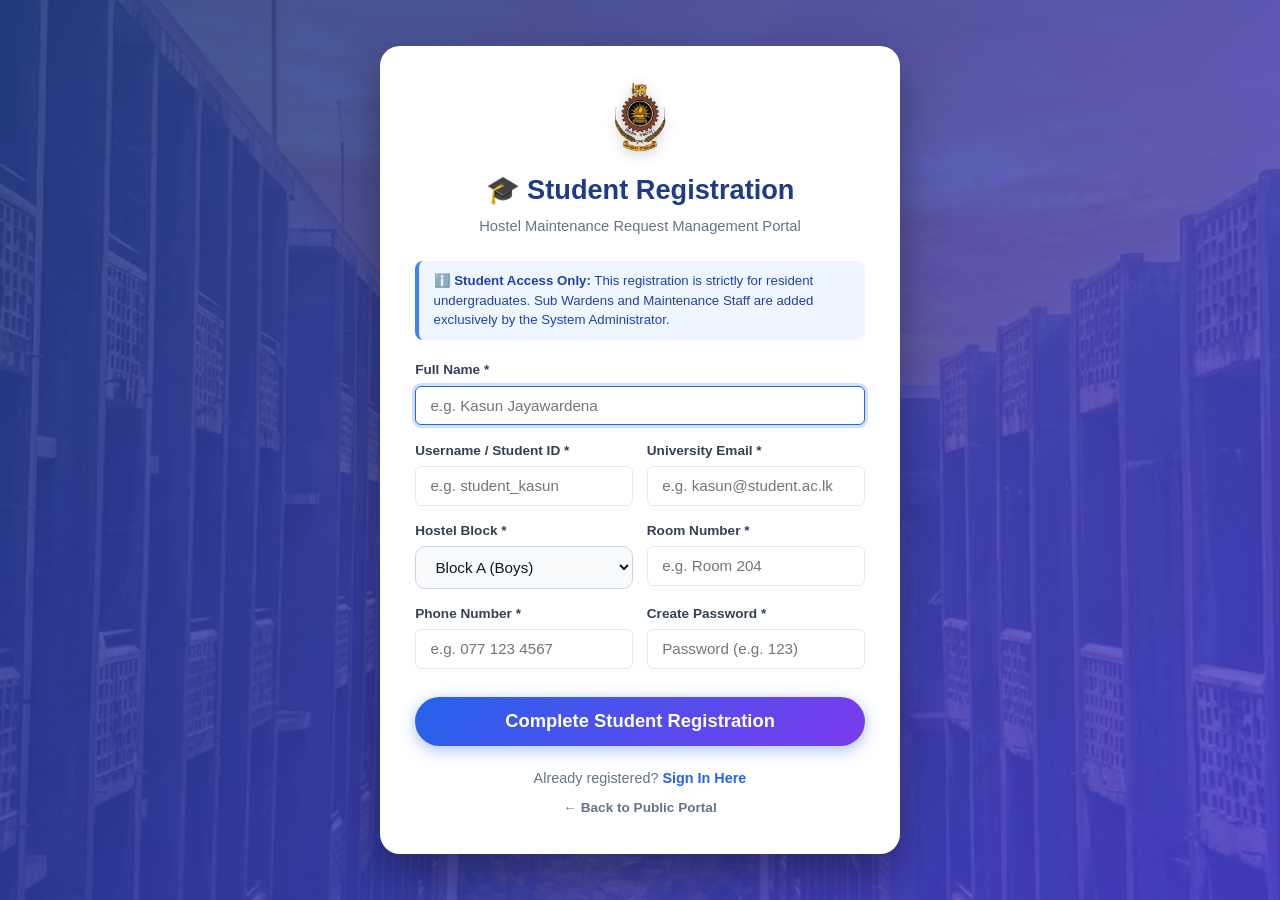
==== frontend/register.html @ d2195250 "first commit" ====
<!DOCTYPE html>
<html lang="en">
<head>
    <meta charset="UTF-8">
    <meta name="viewport" content="width=device-width, initial-scale=1.0">
    <title>Student Registration - Hostel Maintenance System</title>
    <link rel="stylesheet" href="css/style.css">
    <style>
        body {
            margin: 0;
            padding: 2rem 1rem;
            min-height: 100vh;
            background: linear-gradient(135deg, rgba(30, 58, 138, 0.85), rgba(79, 70, 229, 0.8)), url('images/hostel_building.jpg') no-repeat center center fixed;
            background-size: cover;
            display: flex;
            flex-direction: column;
            justify-content: center;
            align-items: center;
            font-family: Arial, -apple-system, BlinkMacSystemFont, "Segoe UI", Roboto, sans-serif;
        }

        .reg-container {
            width: 100%;
            max-width: 520px;
            background: #ffffff;
            border-radius: 20px;
            box-shadow: 0 20px 45px rgba(0, 0, 0, 0.35);
            padding: 2.2rem 2.2rem;
            box-sizing: border-box;
            position: relative;
            z-index: 10;
        }

        .reg-header {
            text-align: center;
            margin-bottom: 1.5rem;
        }

        .reg-logo {
            width: 68px;
            height: auto;
            margin-bottom: 0.6rem;
            filter: drop-shadow(0 3px 6px rgba(0,0,0,0.25));
        }

        .reg-title {
            color: #1e3a8a;
            font-size: 1.7rem;
            font-weight: 800;
            margin: 0;
        }

        .reg-subtitle {
            color: #64748b;
            font-size: 0.92rem;
            margin-top: 0.25rem;
        }

        /* Role restriction pill alert */
        .student-only-badge {
            background: #eff6ff;
            border-left: 4px solid #3b82f6;
            padding: 0.65rem 0.9rem;
            border-radius: 8px;
            margin-bottom: 1.3rem;
            font-size: 0.83rem;
            color: #1e40af;
            line-height: 1.45;
        }

        .form-grid-2 {
            display: grid;
            grid-template-columns: 1fr 1fr;
            gap: 0.85rem;
        }
        @media (max-width: 480px) {
            .form-grid-2 { grid-template-columns: 1fr; }
        }

        .form-group {
            margin-bottom: 0.95rem;
        }

        .form-group label {
            display: block;
            font-size: 0.85rem;
            font-weight: 700;
            color: #334155;
            margin-bottom: 0.3rem;
        }

        .form-control {
            width: 100%;
            padding: 0.68rem 0.95rem;
            border: 1.5px solid #cbd5e1;
            border-radius: 10px;
            font-size: 0.95rem;
            box-sizing: border-box;
            background: #f8fafc;
            transition: all 0.2s ease;
        }

        .form-control:focus {
            outline: none;
            border-color: #2563eb;
            background: #ffffff;
            box-shadow: 0 0 0 3px rgba(37, 99, 235, 0.2);
        }

        .btn-register-submit {
            background: linear-gradient(135deg, #2563eb, #7c3aed);
            color: #ffffff;
            border: none;
            border-radius: 50px;
            padding: 0.85rem;
            font-size: 1.15rem;
            font-weight: 700;
            width: 100%;
            cursor: pointer;
            box-shadow: 0 4px 15px rgba(37, 99, 235, 0.4);
            margin-top: 0.8rem;
            transition: all 0.2s;
        }

        .btn-register-submit:hover {
            transform: translateY(-2px);
            box-shadow: 0 6px 20px rgba(37, 99, 235, 0.5);
            background: linear-gradient(135deg, #1d4ed8, #6d28d9);
        }

        .alert-box {
            display: none;
            padding: 0.75rem 1rem;
            border-radius: 10px;
            margin-bottom: 1.1rem;
            font-size: 0.9rem;
            font-weight: 700;
            box-sizing: border-box;
        }

        .reg-footer {
            text-align: center;
            margin-top: 1.4rem;
            font-size: 0.9rem;
            color: #64748b;
        }
        .reg-footer a {
            color: #2563eb;
            font-weight: 700;
            text-decoration: none;
        }
        .reg-footer a:hover {
            text-decoration: underline;
        }
    </style>
</head>
<body>

    <div class="reg-container">
        <div class="reg-header">
            <img src="images/uom_logo.png" alt="University Crest" class="reg-logo">
            <h1 class="reg-title">🎓 Student Registration</h1>
            <p class="reg-subtitle">Hostel Maintenance Request Management Portal</p>
        </div>

        <div class="student-only-badge">
            <strong>ℹ️ Student Access Only:</strong> This registration is strictly for resident undergraduates. Sub Wardens and Maintenance Staff are added exclusively by the System Administrator.
        </div>

        <div id="alert-box" class="alert-box"></div>

        <form id="student-reg-form">
            <div class="form-group">
                <label for="fullname">Full Name *</label>
                <input type="text" id="fullname" class="form-control" placeholder="e.g. Kasun Jayawardena" required autofocus>
            </div>

            <div class="form-grid-2">
                <div class="form-group">
                    <label for="username">Username / Student ID *</label>
                    <input type="text" id="username" class="form-control" placeholder="e.g. student_kasun" required>
                </div>

                <div class="form-group">
                    <label for="email">University Email *</label>
                    <input type="email" id="email" class="form-control" placeholder="e.g. kasun@student.ac.lk" required>
                </div>
            </div>

            <div class="form-grid-2">
                <div class="form-group">
                    <label for="hostel_block">Hostel Block *</label>
                    <select id="hostel_block" class="form-control" required>
                        <option value="Block A">Block A (Boys)</option>
                        <option value="Block B">Block B (Girls)</option>
                        <option value="Block C">Block C (Postgraduate)</option>
                    </select>
                </div>

                <div class="form-group">
                    <label for="room_number">Room Number *</label>
                    <input type="text" id="room_number" class="form-control" placeholder="e.g. Room 204" required>
                </div>
            </div>

            <div class="form-grid-2">
                <div class="form-group">
                    <label for="phone">Phone Number *</label>
                    <input type="text" id="phone" class="form-control" placeholder="e.g. 077 123 4567" required>
                </div>

                <div class="form-group">
                    <label for="password">Create Password *</label>
                    <input type="password" id="password" class="form-control" placeholder="Password (e.g. 123)" required>
                </div>
            </div>

            <button type="submit" class="btn-register-submit">
                Complete Student Registration
            </button>
        </form>

        <div class="reg-footer">
            Already registered? <a href="login.html">Sign In Here</a>
            <br>
            <a href="index.html" style="display: inline-block; margin-top: 0.5rem; color: #64748b; font-size: 0.85rem;">&larr; Back to Public Portal</a>
        </div>
    </div>

    <script src="js/api.js"></script>
    <script>
        function showAlert(msg, isSuccess = false) {
            const box = document.getElementById('alert-box');
            box.style.display = 'block';
            box.innerText = msg;
            box.style.background = isSuccess ? '#ecfdf5' : '#fef2f2';
            box.style.color = isSuccess ? '#065f46' : '#991b1b';
            box.style.border = isSuccess ? '1.5px solid #a7f3d0' : '1.5px solid #fecaca';
        }

        document.getElementById('student-reg-form').addEventListener('submit', async function(e) {
            e.preventDefault();

            const fullName = document.getElementById('fullname').value.trim();
            const username = document.getElementById('username').value.trim();
            const email = document.getElementById('email').value.trim();
            const hostelBlock = document.getElementById('hostel_block').value;
            const roomNumber = document.getElementById('room_number').value.trim();
            const phone = document.getElementById('phone').value.trim();
            const password = document.getElementById('password').value.trim();

            const res = await Api.register({
                fullName: fullName,
                username: username,
                email: email,
                hostelBlock: hostelBlock,
                roomNumber: roomNumber,
                phone: phone,
                password: password
            });

            if (res && res.success) {
                showAlert(`🎉 Registration Successful! Welcome ${fullName}. Redirecting to login...`, true);
                setTimeout(function() {
                    window.location.href = 'login.html';
                }, 1200);
            } else {
                showAlert((res && res.message) ? res.message : 'Registration failed. Please check your details.');
            }
        });
    </script>
</body>
</html>
---- frontend/css/style.css ----
/* ==========================================================================
   Hostel Maintenance Request Management System - Master Stylesheet
   Modern, Clean, Responsive Design (Supports Desktop, Tablet & Mobile)
   ========================================================================== */

:root {
    --primary: #2563eb;
    --primary-dark: #1d4ed8;
    --primary-light: #dbeafe;
    --secondary: #64748b;
    --accent: #0ea5e9;
    --success: #10b981;
    --success-light: #d1fae5;
    --warning: #f59e0b;
    --warning-light: #fef3c7;
    --danger: #ef4444;
    --danger-light: #fee2e2;
    --purple: #8b5cf6;
    --purple-light: #ede9fe;
    
    --bg-main: #f8fafc;
    --bg-card: #ffffff;
    --text-main: #0f172a;
    --text-muted: #64748b;
    --border: #e2e8f0;
    --shadow: 0 4px 6px -1px rgb(0 0 0 / 0.1), 0 2px 4px -2px rgb(0 0 0 / 0.1);
    --shadow-lg: 0 10px 15px -3px rgb(0 0 0 / 0.1), 0 4px 6px -4px rgb(0 0 0 / 0.1);
    --radius: 10px;
    --radius-sm: 6px;
    --transition: all 0.2s ease-in-out;
}

* {
    margin: 0;
    padding: 0;
    box-sizing: border-box;
    font-family: 'Segoe UI', -apple-system, BlinkMacSystemFont, Roboto, sans-serif;
}

body {
    background-color: var(--bg-main);
    color: var(--text-main);
    line-height: 1.5;
    min-height: 100vh;
    display: flex;
    flex-direction: column;
}

/* -------------------------------------------------------------
   Navigation Bar
   ------------------------------------------------------------- */
.navbar {
    background: #ffffff;
    border-bottom: 1px solid var(--border);
    padding: 0.85rem 2rem;
    display: flex;
    justify-content: space-between;
    align-items: center;
    position: sticky;
    top: 0;
    z-index: 100;
    box-shadow: 0 1px 3px rgba(0,0,0,0.05);
}

.brand {
    display: flex;
    align-items: center;
    gap: 0.75rem;
    text-decoration: none;
    color: var(--text-main);
    font-weight: 700;
    font-size: 1.25rem;
}

.brand-icon {
    width: 36px;
    height: 36px;
    background: linear-gradient(135deg, var(--primary), var(--accent));
    color: white;
    display: flex;
    align-items: center;
    justify-content: center;
    border-radius: var(--radius-sm);
    font-size: 1.2rem;
}

.nav-links {
    display: flex;
    align-items: center;
    gap: 1.2rem;
    list-style: none;
}

.nav-links a {
    text-decoration: none;
    color: var(--text-muted);
    font-weight: 500;
    font-size: 0.95rem;
    transition: var(--transition);
}

.nav-links a:hover, .nav-links a.active {
    color: var(--primary);
}

.user-badge {
    display: flex;
    align-items: center;
    gap: 0.6rem;
    padding: 0.35rem 0.8rem;
    background: var(--bg-main);
    border: 1px solid var(--border);
    border-radius: 20px;
    font-size: 0.85rem;
}

.role-tag {
    padding: 0.15rem 0.5rem;
    border-radius: 12px;
    font-size: 0.75rem;
    font-weight: 600;
    text-transform: uppercase;
}

.role-tag.student { background: var(--primary-light); color: var(--primary-dark); }
.role-tag.warden { background: var(--purple-light); color: var(--purple); }
.role-tag.worker { background: var(--warning-light); color: #b45309; }
.role-tag.admin { background: #fee2e2; color: #991b1b; }
.role-tag.guest { background: #f1f5f9; color: #475569; }

/* -------------------------------------------------------------
   Container & Grid Layout
   ------------------------------------------------------------- */
.container {
    max-width: 1240px;
    margin: 2rem auto;
    padding: 0 1.5rem;
    flex: 1;
    width: 100%;
}

.dashboard-header {
    margin-bottom: 2rem;
    display: flex;
    justify-content: space-between;
    align-items: center;
    flex-wrap: wrap;
    gap: 1rem;
}

.dashboard-header h1 {
    font-size: 1.75rem;
    font-weight: 700;
    color: var(--text-main);
}

.dashboard-header p {
    color: var(--text-muted);
    font-size: 0.95rem;
}

/* -------------------------------------------------------------
   Statistic Cards
   ------------------------------------------------------------- */
.stats-grid {
    display: grid;
    grid-template-columns: repeat(auto-fit, minmax(220px, 1fr));
    gap: 1.25rem;
    margin-bottom: 2rem;
}

.stat-card {
    background: var(--bg-card);
    padding: 1.25rem 1.5rem;
    border-radius: var(--radius);
    border: 1px solid var(--border);
    box-shadow: var(--shadow);
    display: flex;
    align-items: center;
    justify-content: space-between;
}

.stat-info h3 {
    font-size: 1.75rem;
    font-weight: 700;
    margin-bottom: 0.25rem;
}

.stat-info span {
    color: var(--text-muted);
    font-size: 0.85rem;
    font-weight: 500;
}

.stat-icon {
    width: 48px;
    height: 48px;
    border-radius: 50%;
    display: flex;
    align-items: center;
    justify-content: center;
    font-size: 1.4rem;
}

.stat-icon.blue { background: var(--primary-light); color: var(--primary); }
.stat-icon.yellow { background: var(--warning-light); color: var(--warning); }
.stat-icon.green { background: var(--success-light); color: var(--success); }
.stat-icon.purple { background: var(--purple-light); color: var(--purple); }

/* -------------------------------------------------------------
   Card & Panel Components
   ------------------------------------------------------------- */
.card {
    background: var(--bg-card);
    border: 1px solid var(--border);
    border-radius: var(--radius);
    box-shadow: var(--shadow);
    margin-bottom: 2rem;
    overflow: hidden;
}

.card-header {
    padding: 1.25rem 1.5rem;
    border-bottom: 1px solid var(--border);
    display: flex;
    justify-content: space-between;
    align-items: center;
    background: #fafafa;
}

.card-header h2 {
    font-size: 1.2rem;
    font-weight: 600;
}

.card-body {
    padding: 1.5rem;
}

/* -------------------------------------------------------------
   Form Styles
   ------------------------------------------------------------- */
.form-grid {
    display: grid;
    grid-template-columns: repeat(auto-fit, minmax(280px, 1fr));
    gap: 1.25rem;
}

.form-group {
    margin-bottom: 1.25rem;
}

.form-group.full-width {
    grid-column: 1 / -1;
}

label {
    display: block;
    margin-bottom: 0.4rem;
    font-size: 0.875rem;
    font-weight: 600;
    color: var(--text-main);
}

input[type="text"],
input[type="email"],
input[type="password"],
input[type="date"],
input[type="time"],
select,
textarea {
    width: 100%;
    padding: 0.65rem 0.9rem;
    border: 1px solid var(--border);
    border-radius: var(--radius-sm);
    font-size: 0.95rem;
    color: var(--text-main);
    background: #ffffff;
    transition: var(--transition);
}

input:focus, select:focus, textarea:focus {
    outline: none;
    border-color: var(--primary);
    box-shadow: 0 0 0 3px var(--primary-light);
}

textarea {
    resize: vertical;
    min-height: 100px;
}

.file-upload-box {
    border: 2px dashed var(--border);
    border-radius: var(--radius);
    padding: 1.5rem;
    text-align: center;
    background: #fafafa;
    cursor: pointer;
    transition: var(--transition);
}

.file-upload-box:hover {
    border-color: var(--primary);
    background: #f0f7ff;
}

.image-preview {
    max-width: 180px;
    max-height: 140px;
    margin-top: 0.75rem;
    border-radius: var(--radius-sm);
    border: 1px solid var(--border);
    display: none;
    object-fit: cover;
}

/* -------------------------------------------------------------
   Buttons
   ------------------------------------------------------------- */
.btn {
    display: inline-flex;
    align-items: center;
    justify-content: center;
    gap: 0.5rem;
    padding: 0.6rem 1.25rem;
    border-radius: var(--radius-sm);
    font-size: 0.9rem;
    font-weight: 600;
    cursor: pointer;
    border: none;
    transition: var(--transition);
    text-decoration: none;
}

.btn-primary {
    background: var(--primary);
    color: white;
}
.btn-primary:hover {
    background: var(--primary-dark);
}

.btn-secondary {
    background: #f1f5f9;
    color: var(--text-main);
    border: 1px solid var(--border);
}
.btn-secondary:hover {
    background: #e2e8f0;
}

.btn-success {
    background: var(--success);
    color: white;
}
.btn-success:hover {
    background: #059669;
}

.btn-danger {
    background: var(--danger);
    color: white;
}
.btn-danger:hover {
    background: #dc2626;
}

.btn-sm {
    padding: 0.35rem 0.75rem;
    font-size: 0.8rem;
}

/* -------------------------------------------------------------
   Status Badges (Mapping State Machine Diagram)
   ------------------------------------------------------------- */
.badge {
    display: inline-block;
    padding: 0.25rem 0.65rem;
    border-radius: 20px;
    font-size: 0.75rem;
    font-weight: 700;
    text-transform: uppercase;
    letter-spacing: 0.5px;
}

.badge-pending_review { background: var(--warning-light); color: #b45309; }
.badge-under_review   { background: var(--primary-light); color: var(--primary-dark); }
.badge-assigned       { background: var(--purple-light); color: var(--purple); }
.badge-scheduled      { background: #cffafe; color: #0e7490; }
.badge-in_progress    { background: #ffedd5; color: #c2410c; }
.badge-completed      { background: var(--success-light); color: #047857; }
.badge-rejected       { background: var(--danger-light); color: #b91c1c; }

/* -------------------------------------------------------------
   Table Styles
   ------------------------------------------------------------- */
.table-responsive {
    overflow-x: auto;
}

table {
    width: 100%;
    border-collapse: collapse;
    text-align: left;
    font-size: 0.9rem;
}

th {
    background: #f8fafc;
    padding: 0.85rem 1rem;
    font-weight: 600;
    color: var(--text-muted);
    border-bottom: 1px solid var(--border);
}

td {
    padding: 1rem;
    border-bottom: 1px solid var(--border);
    vertical-align: middle;
}

tr:hover td {
    background-color: #f8fafc;
}

/* -------------------------------------------------------------
   Modal Dialog
   ------------------------------------------------------------- */
.modal-overlay {
    position: fixed;
    top: 0;
    left: 0;
    width: 100%;
    height: 100%;
    background: rgba(15, 23, 42, 0.65);
    display: none;
    align-items: center;
    justify-content: center;
    z-index: 1000;
    padding: 1.5rem 1rem;
    overflow-y: auto;
    box-sizing: border-box;
}

.modal-content {
    background: white;
    width: 100%;
    max-width: 580px;
    max-height: calc(100vh - 3rem);
    border-radius: 16px;
    box-shadow: 0 25px 50px -12px rgba(0, 0, 0, 0.25);
    display: flex;
    flex-direction: column;
    overflow: hidden;
    animation: modalIn 0.2s ease-out;
    margin: auto;
}

@keyframes modalIn {
    from { transform: translateY(20px); opacity: 0; }
    to { transform: translateY(0); opacity: 1; }
}

.modal-header {
    padding: 1.25rem 1.5rem;
    border-bottom: 1px solid var(--border);
    display: flex;
    justify-content: space-between;
    align-items: center;
    flex-shrink: 0;
}

.modal-header h3 {
    font-size: 1.15rem;
    font-weight: 700;
}

.modal-close {
    background: none;
    border: none;
    font-size: 1.5rem;
    cursor: pointer;
    color: var(--text-muted);
    line-height: 1;
}

.modal-body {
    padding: 1.5rem;
    overflow-y: auto;
    flex: 1 1 auto;
    -webkit-overflow-scrolling: touch;
}

.modal-footer {
    padding: 1rem 1.5rem;
    border-top: 1px solid var(--border);
    display: flex;
    justify-content: flex-end;
    gap: 0.75rem;
    background: #f8fafc;
    flex-shrink: 0;
}

/* -------------------------------------------------------------
   Quick Fill Demo Bar (For Examiners & Easy Viva Testing)
   ------------------------------------------------------------- */
.demo-bar {
    background: #e0e7ff;
    border: 1px dashed #6366f1;
    border-radius: var(--radius);
    padding: 0.85rem 1.25rem;
    margin-bottom: 1.5rem;
    display: flex;
    align-items: center;
    gap: 0.75rem;
    flex-wrap: wrap;
    font-size: 0.85rem;
}

.demo-bar span {
    font-weight: 700;
    color: #4338ca;
}

.demo-btn {
    background: white;
    border: 1px solid #c7d2fe;
    padding: 0.35rem 0.75rem;
    border-radius: var(--radius-sm);
    font-size: 0.8rem;
    font-weight: 600;
    color: #3730a3;
    cursor: pointer;
    transition: var(--transition);
}

.demo-btn:hover {
    background: #4f46e5;
    color: white;
}

/* -------------------------------------------------------------
   Footer
   ------------------------------------------------------------- */
footer {
    background: white;
    border-top: 1px solid var(--border);
    padding: 1.5rem 2rem;
    text-align: center;
    font-size: 0.85rem;
    color: var(--text-muted);
    margin-top: auto;
}
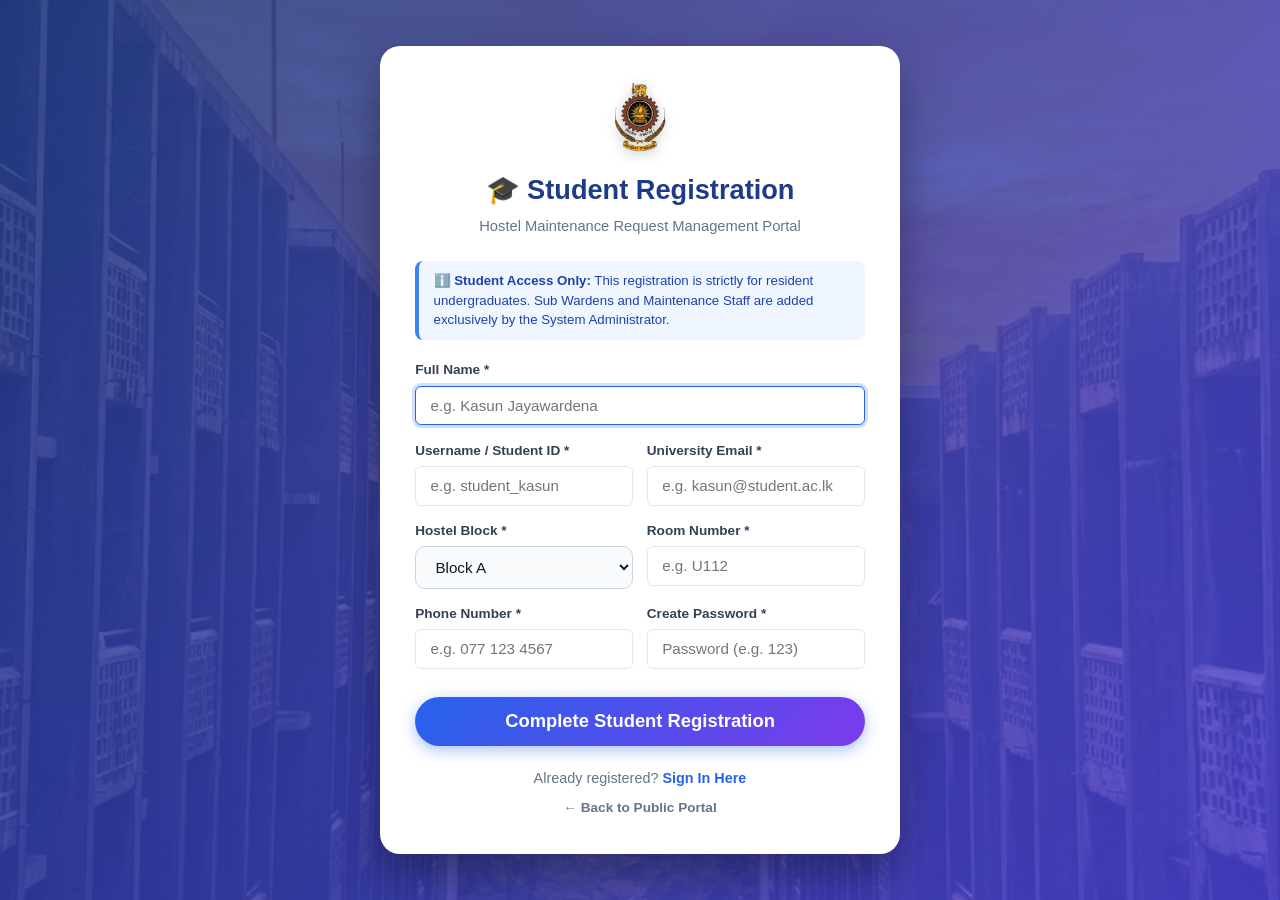
==== commit bc3d9ceb: "Code change" ====
--- a/frontend/register.html
+++ b/frontend/register.html
@@ -191,15 +191,20 @@
                 <div class="form-group">
                     <label for="hostel_block">Hostel Block *</label>
                     <select id="hostel_block" class="form-control" required>
-                        <option value="Block A">Block A (Boys)</option>
-                        <option value="Block B">Block B (Girls)</option>
-                        <option value="Block C">Block C (Postgraduate)</option>
+                        <option value="Block A">Block A </option>
+                        <option value="Block B">Block B </option>
+                        <option value="Block C">Block C </option>
+                        <option value="Block D">Block D </option>
+                        <option value="Block E">Block E </option>
+                        <option value="Block F">Block F </option>
+                        <option value="Block G">Block G </option>
+                        <option value="Block H">Block H </option>
                     </select>
                 </div>
 
                 <div class="form-group">
                     <label for="room_number">Room Number *</label>
-                    <input type="text" id="room_number" class="form-control" placeholder="e.g. Room 204" required>
+                    <input type="text" id="room_number" class="form-control" placeholder="e.g. U112" required>
                 </div>
             </div>
 
